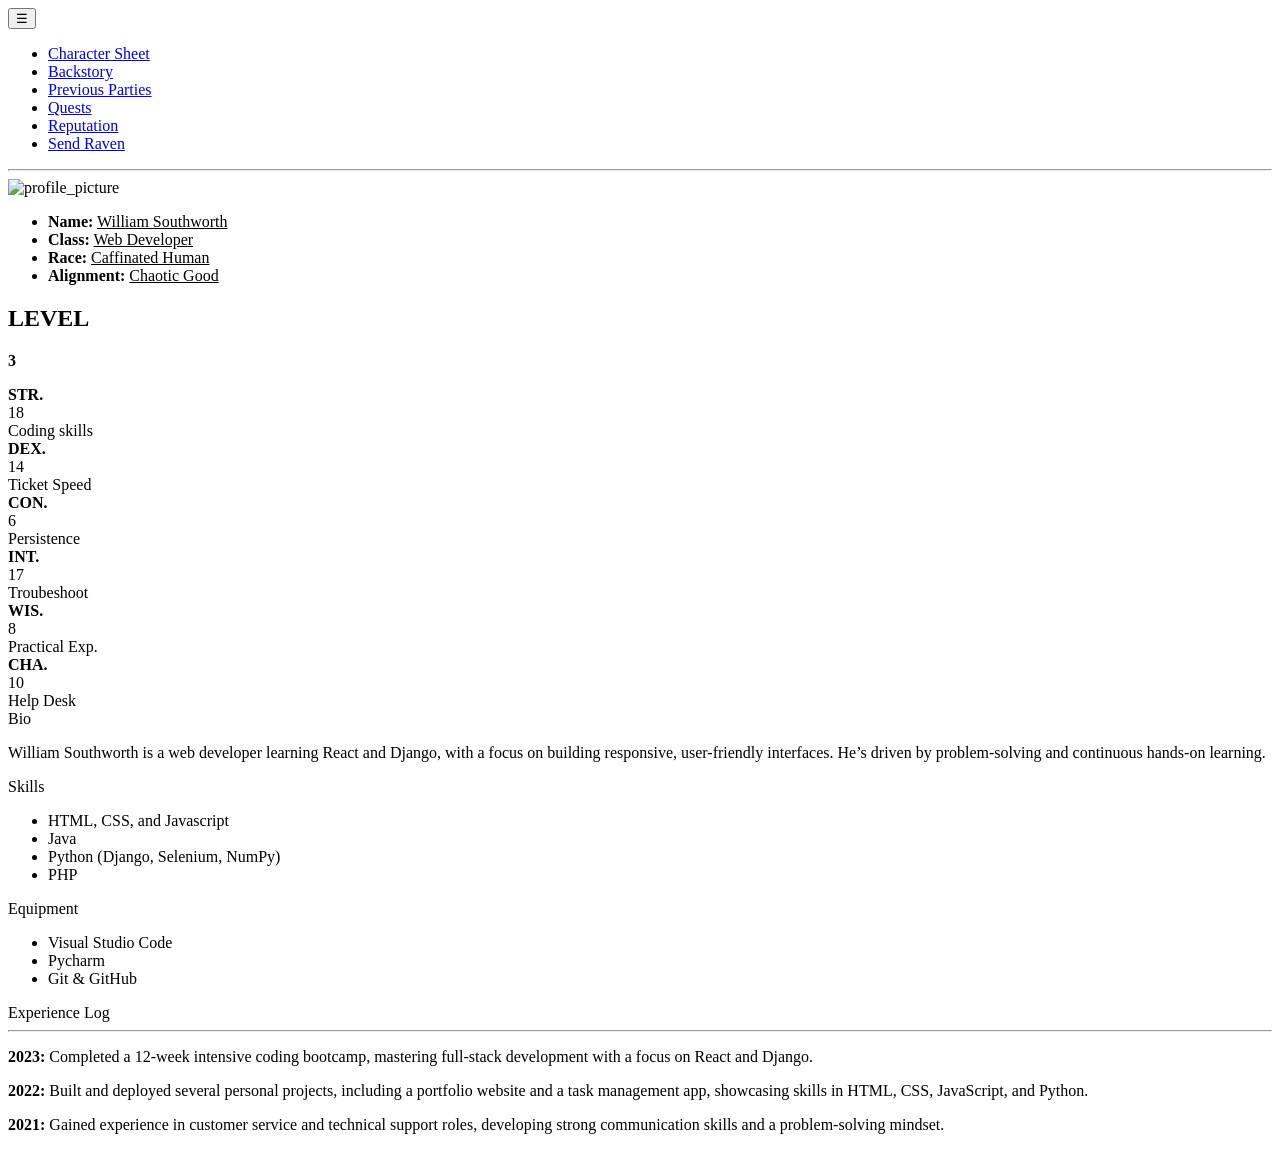
==== index.html @ f78156fa "Organized files" ====
<!DOCTYPE html>
<html lang="en">
<head>
    <meta charset="UTF-8">
    <meta name="viewport" content="width=device-width, initial-scale=1.0">
    <title>William Southworth | Dev Adventurer</title>
    <link rel="stylesheet" href="/PersonalProjects/DnDPortfolioWebsite/css/homepagestyles.css" />
</head>

<body>
    <div class="parchment_container">
        <nav class="nav_bar">
            <button class="hamburger" onclick="toggleMenu()">&#9776;</button> <!-- ☰ -->
            <ul id="nav_links">
                <li><a href="index.html">Character Sheet</a></li>
                <li><a href="backstory.html">Backstory</a></li>
                <li><a href="previousparties.html">Previous Parties</a></li>
                <li><a href="quests.html">Quests</a></li>
                <li><a href="reputation.html">Reputation</a></li>
                <li><a href="sendraven.html">Send Raven</a></li>
            </ul>
            <hr>
        </nav>
        
        <div class="pfp_container">
            <img src="/PersonalProjects/DnDPortfolioWebsite/images/lil_skelington.jpg" alt="profile_picture" class="char_pfp">
        </div>
        
        <div class="char_info_container">
            <ul class="char_info">
                <li><strong>Name:</strong> <u>William Southworth</u></li>
                <li><strong>Class:</strong> <u>Web Developer</u></li>
                <li><strong>Race:</strong> <u>Caffinated Human</u></li>
                <li><strong>Alignment:</strong> <u>Chaotic Good</u></li>
            </ul>
            <div class="char_level">
                <h2>LEVEL</h2>
                <p><strong>3</strong></p>
            </div>
        </div>

        <div class="char_stats">
            <div class="stat_box">
                <div class="stat_label"><strong>STR.</strong></div>
                <div class="stat_level">18</div>
                <div class="stat_description">Coding skills</div>
            </div>
            <div class="stat_box">
                <div class="stat_label"><strong>DEX.</strong></div>
                <div class="stat_level">14</div>
                <div class="stat_description">Ticket Speed</div>
            </div>
            <div class="stat_box">
                <div class="stat_label"><strong>CON.</strong></div>
                <div class="stat_level">6</div>
                <div class="stat_description">Persistence</div>
            </div>
            <div class="stat_box">
                <div class="stat_label"><strong>INT.</strong></div>
                <div class="stat_level">17</div>
                <div class="stat_description">Troubeshoot</div>
            </div>
            <div class="stat_box">
                <div class="stat_label"><strong>WIS.</strong></div>
                <div class="stat_level">8</div>
                <div class="stat_description">Practical Exp.</div>
            </div>
            <div class="stat_box">
                <div class="stat_label"><strong>CHA.</strong></div>
                <div class="stat_level">10</div>
                <div class="stat_description">Help Desk</div>
            </div>
        </div>

        <div class="char_bio">
            <div class="main_box_label">Bio</div>
            <div>
                <p>William Southworth is a web developer learning React and Django, with a focus on building responsive, user-friendly interfaces. 
                He’s driven by problem-solving and continuous hands-on learning.</p>
            </div>
        </div>

        <div class="char_skills">
            <div class="main_box_label">Skills</div>
            <ul>
                <li>HTML, CSS, and Javascript</li>
                <li>Java</li>
                <li>Python (Django, Selenium, NumPy)</li>
                <li>PHP</li>
            </ul>
        </div>

        <div class="char_equipment">
            <div class="main_box_label">Equipment</div>
            <ul>
                <li>Visual Studio Code</li>
                <li>Pycharm</li>
                <li>Git & GitHub</li>
            </ul>
        </div>

        <div class="char_explog">
            <div class="main_box_label">Experience Log</div>
            <div id="exp_log" class="char_log_box">
                <hr>
                <p><strong>2023:</strong> Completed a 12-week intensive coding bootcamp, mastering full-stack development with a focus on React and Django.</p>
                <p><strong>2022:</strong> Built and deployed several personal projects, including a portfolio website and a task management app, showcasing skills in HTML, CSS, JavaScript, and Python.</p>
                <p><strong>2021:</strong> Gained experience in customer service and technical support roles, developing strong communication skills and a problem-solving mindset.</p>
            </div>
        </div>

    </div>

<script src="/PersonalProjects/DnDPortfolioWebsite/js/homepagescripts.js"></script>
</body>
</html>
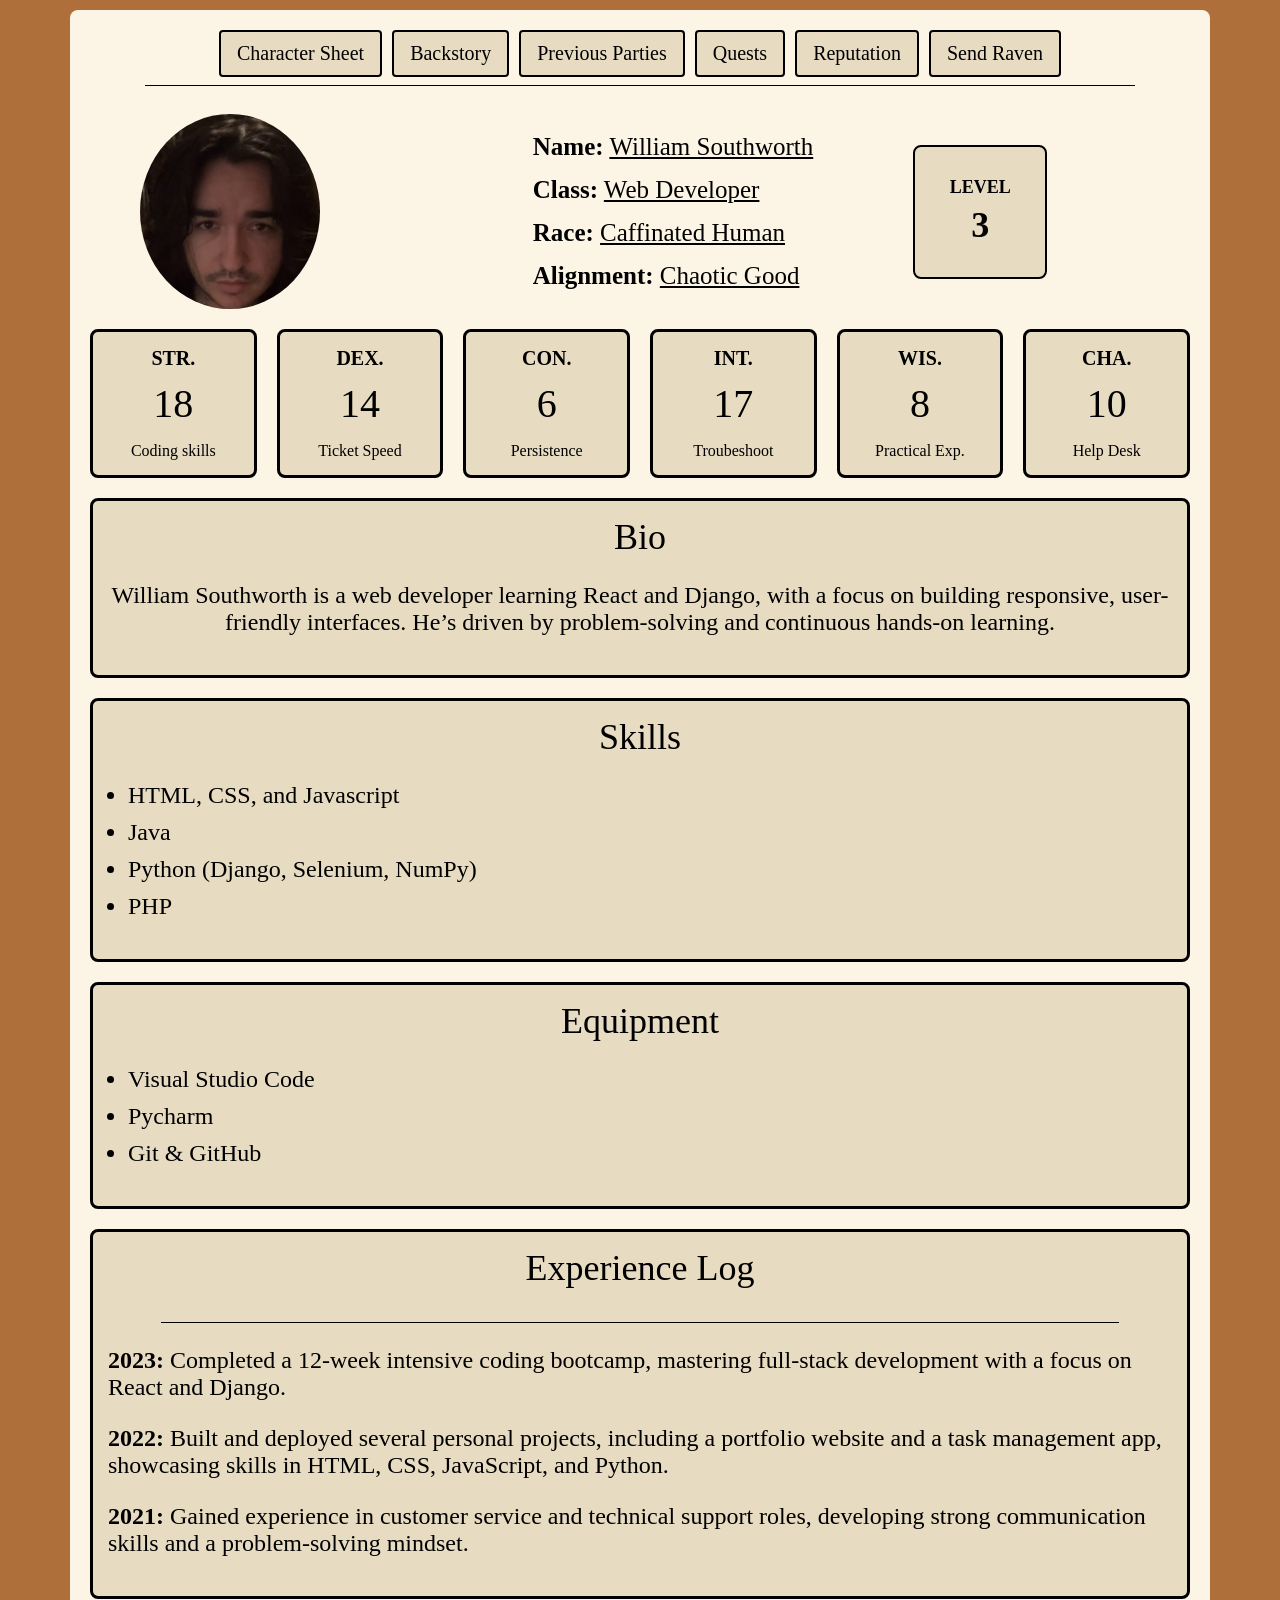
==== commit d444c594: "Added code for the other pages and consistent styling" ====
--- a/index.html
+++ b/index.html
@@ -3,8 +3,8 @@
 <head>
     <meta charset="UTF-8">
     <meta name="viewport" content="width=device-width, initial-scale=1.0">
-    <title>William Southworth | Dev Adventurer</title>
-    <link rel="stylesheet" href="/PersonalProjects/DnDPortfolioWebsite/css/homepagestyles.css" />
+    <title>Character Sheet | Dev Adventurer</title>
+    <link rel="stylesheet" href="css/homepage.css" />
 </head>
 
 <body>
@@ -23,7 +23,7 @@
         </nav>
         
         <div class="pfp_container">
-            <img src="/PersonalProjects/DnDPortfolioWebsite/images/lil_skelington.jpg" alt="profile_picture" class="char_pfp">
+            <img src="images/WSPFP.JPG" alt="profile_picture" class="char_pfp">
         </div>
         
         <div class="char_info_container">
@@ -111,6 +111,6 @@
 
     </div>
 
-<script src="/PersonalProjects/DnDPortfolioWebsite/js/homepagescripts.js"></script>
+    <script src="js/scripts.js"></script>
 </body>
 </html>
--- a/css/homepage.css
+++ b/css/homepage.css
@@ -0,0 +1,347 @@
+body {
+    background-color: #ae6f3b;
+    font-family: Georgia, serif;
+    margin: 0;
+    padding: 10px;
+}
+
+.parchment_container {
+    display: grid;
+    background-color: #FCF5E5;
+    grid-template-areas:
+        "nav_bar"
+        "pfp_container"
+        "char_info_container"
+        "char_stats"
+        "char_bio"
+        "char_skills"
+        "char_equipment"
+        "char_explog";
+    gap: 20px;
+    padding: 20px;
+    min-height: 100vh;
+    max-width: 1100px;
+    margin: 0 auto;
+    border-radius: 8px;
+}
+
+/* NAV */
+.nav_bar {
+    grid-area: nav_bar;
+    text-align: center;
+}
+
+.nav_bar ul {
+    display: flex;
+    flex-direction: column;
+    list-style: none;
+    padding: 0;
+    margin: 0;
+    gap: 8px;
+}
+
+.nav_bar ul li {
+    list-style: none;
+}
+
+.nav_bar ul a,
+.nav_bar ul a:visited,
+.nav_bar ul a:active {
+    display: flex;
+    align-items: center;
+    justify-content: center;
+    width: 100%;
+    min-height: 40px;
+    padding: 10px 16px;
+    box-sizing: border-box;
+    background-color: #e7dbc2;
+    border: 2px solid black;
+    border-radius: 4px;
+    font-family: inherit;
+    font-size: 20px;
+    color: black;
+    text-decoration: none;
+    cursor: pointer;
+}
+
+.nav_bar ul a:hover {
+    background-color: #d6c5a3;
+}
+
+#nav_links {
+    display: none;
+    flex-direction: column;
+}
+
+#nav_links.show {
+    display: flex;
+}
+
+.hamburger {
+    display: block;
+    background: none;
+    font-size: 28px;
+    border: none;
+    cursor: pointer;
+    margin: 0 auto 1rem;
+    padding: 10px 20px;
+    width: 100%;
+}
+
+hr {
+    width: 90%;
+    height: 1px;
+    background-color: black;
+    border: none;
+}
+
+/* PROFILE */
+.pfp_container {
+    grid-area: pfp_container;
+    display: flex;
+    justify-content: center;
+    align-items: center;
+}
+
+.char_pfp {
+    width: 100%;
+    max-width: 180px;
+    height: auto;
+    border-radius: 50%;
+}
+
+/* INFO */
+.char_info_container {
+    grid-area: char_info_container;
+    display: flex;
+    flex-direction: column;
+    align-items: center;
+    width: 100%;
+    gap: 12px;
+}
+
+.char_info {
+    display: flex;
+    flex-direction: column;
+    list-style: none;
+    padding: 0;
+    margin: 0;
+    gap: 8px;
+    text-align: center;
+}
+
+/* LEVEL */
+.char_level {
+    margin-top: 15px;
+    width: 100px;
+    height: 100px;
+    background-color: #e7dbc2;
+    border: 2px solid black;
+    border-radius: 8px;
+    display: flex;
+    flex-direction: column;
+    justify-content: center;
+    align-items: center;
+    flex-shrink: 0;
+}
+
+.char_level h2 {
+    margin: 0;
+    font-size: 14px;
+}
+
+.char_level p {
+    margin: 6px 0 0;
+    font-size: 28px;
+}
+
+/* STATS */
+.char_stats {
+    grid-area: char_stats;
+    display: grid;
+    grid-template-columns: repeat(2, minmax(140px, 1fr));
+    gap: 12px;
+    width: 100%;
+}
+
+.stat_box {
+    border: 3px solid black;
+    border-radius: 8px;
+    background-color: #e7dbc2;
+    text-align: center;
+    padding: 15px 10px;
+    min-height: 140px;
+    box-sizing: border-box;
+}
+
+.stat_label {
+    font-size: 20px;
+}
+
+.stat_level {
+    margin-top: 10px;
+    font-size: 40px;
+}
+
+.stat_description {
+    margin-top: 15px;
+}
+
+/* CONTENT BOXES */
+.char_bio,
+.char_skills,
+.char_equipment,
+.char_explog {
+    background-color: #e7dbc2;
+    border: 3px solid black;
+    border-radius: 8px;
+    padding: 15px;
+    box-sizing: border-box;
+    width: 100%;
+}
+
+.char_bio {
+    grid-area: char_bio;
+    text-align: center;
+}
+
+.char_skills {
+    grid-area: char_skills;
+}
+
+.char_equipment {
+    grid-area: char_equipment;
+}
+
+.char_explog {
+    grid-area: char_explog;
+}
+
+.char_skills ul,
+.char_equipment ul {
+    display: flex;
+    flex-direction: column;
+    gap: 10px;
+    padding-left: 20px;
+}
+
+.main_box_label {
+    text-align: center;
+    font-size: 30px;
+    margin-bottom: 15px;
+}
+
+.char_log_box {
+    padding-top: 10px;
+}
+
+#exp_form_container {
+    margin-top: 10px;
+    padding: 10px;
+    background-color: #e7dbc2;
+}
+
+/* TABLET + DESKTOP */
+@media (min-width: 768px) {
+    .parchment_container {
+        grid-template-columns: minmax(220px, 280px) minmax(320px, 1fr);
+        grid-template-areas:
+            "nav_bar nav_bar"
+            "pfp_container char_info_container"
+            "char_stats char_stats"
+            "char_bio char_bio"
+            "char_skills char_skills"
+            "char_equipment char_equipment"
+            "char_explog char_explog";
+    }
+
+    .hamburger {
+        display: none;
+    }
+
+    #nav_links {
+        display: flex;
+        flex-direction: row;
+        justify-content: center;
+        flex-wrap: wrap;
+        gap: 10px;
+    }
+
+    .nav_bar ul {
+        flex-direction: row;
+        justify-content: center;
+        flex-wrap: wrap;
+    }
+
+    .nav_bar ul li {
+        flex: 0 1 auto;
+    }
+
+    .nav_bar ul a {
+        width: auto;
+    }
+
+    .char_info_container {
+        flex-direction: row;
+        justify-content: center;
+        align-items: center;
+        gap: 100px;
+    }
+
+    .char_info {
+        text-align: left;
+        gap: 15px;
+    }
+
+    .char_info_container li {
+        font-size: 25px;
+    }
+
+    .char_level {
+        margin-top: 0;
+        height: 130px;
+        width: 130px;
+    }
+
+    .char_level h2 {
+        font-size: 18px;
+    }
+
+    .char_level p {
+        font-size: 36px;
+    }
+
+    .char_stats {
+        grid-template-columns: repeat(3, minmax(160px, 1fr));
+        gap: 16px;
+    }
+
+    .main_box_label {
+        font-size: 36px;
+    }
+
+    .char_bio p {
+        font-size: 24px;
+    }
+
+    .char_skills ul,
+    .char_equipment ul,
+    .char_explog p {
+        font-size: 24px;
+    }
+}
+
+/* LARGE DESKTOP */
+@media (min-width: 1024px) {
+    .char_stats {
+        grid-template-columns: repeat(3, minmax(180px, 1fr));
+        gap: 20px;
+    }
+}
+
+/* WIDE */
+@media (min-width: 1280px) {
+    .char_stats {
+        grid-template-columns: repeat(6, minmax(120px, 1fr));
+    }
+}
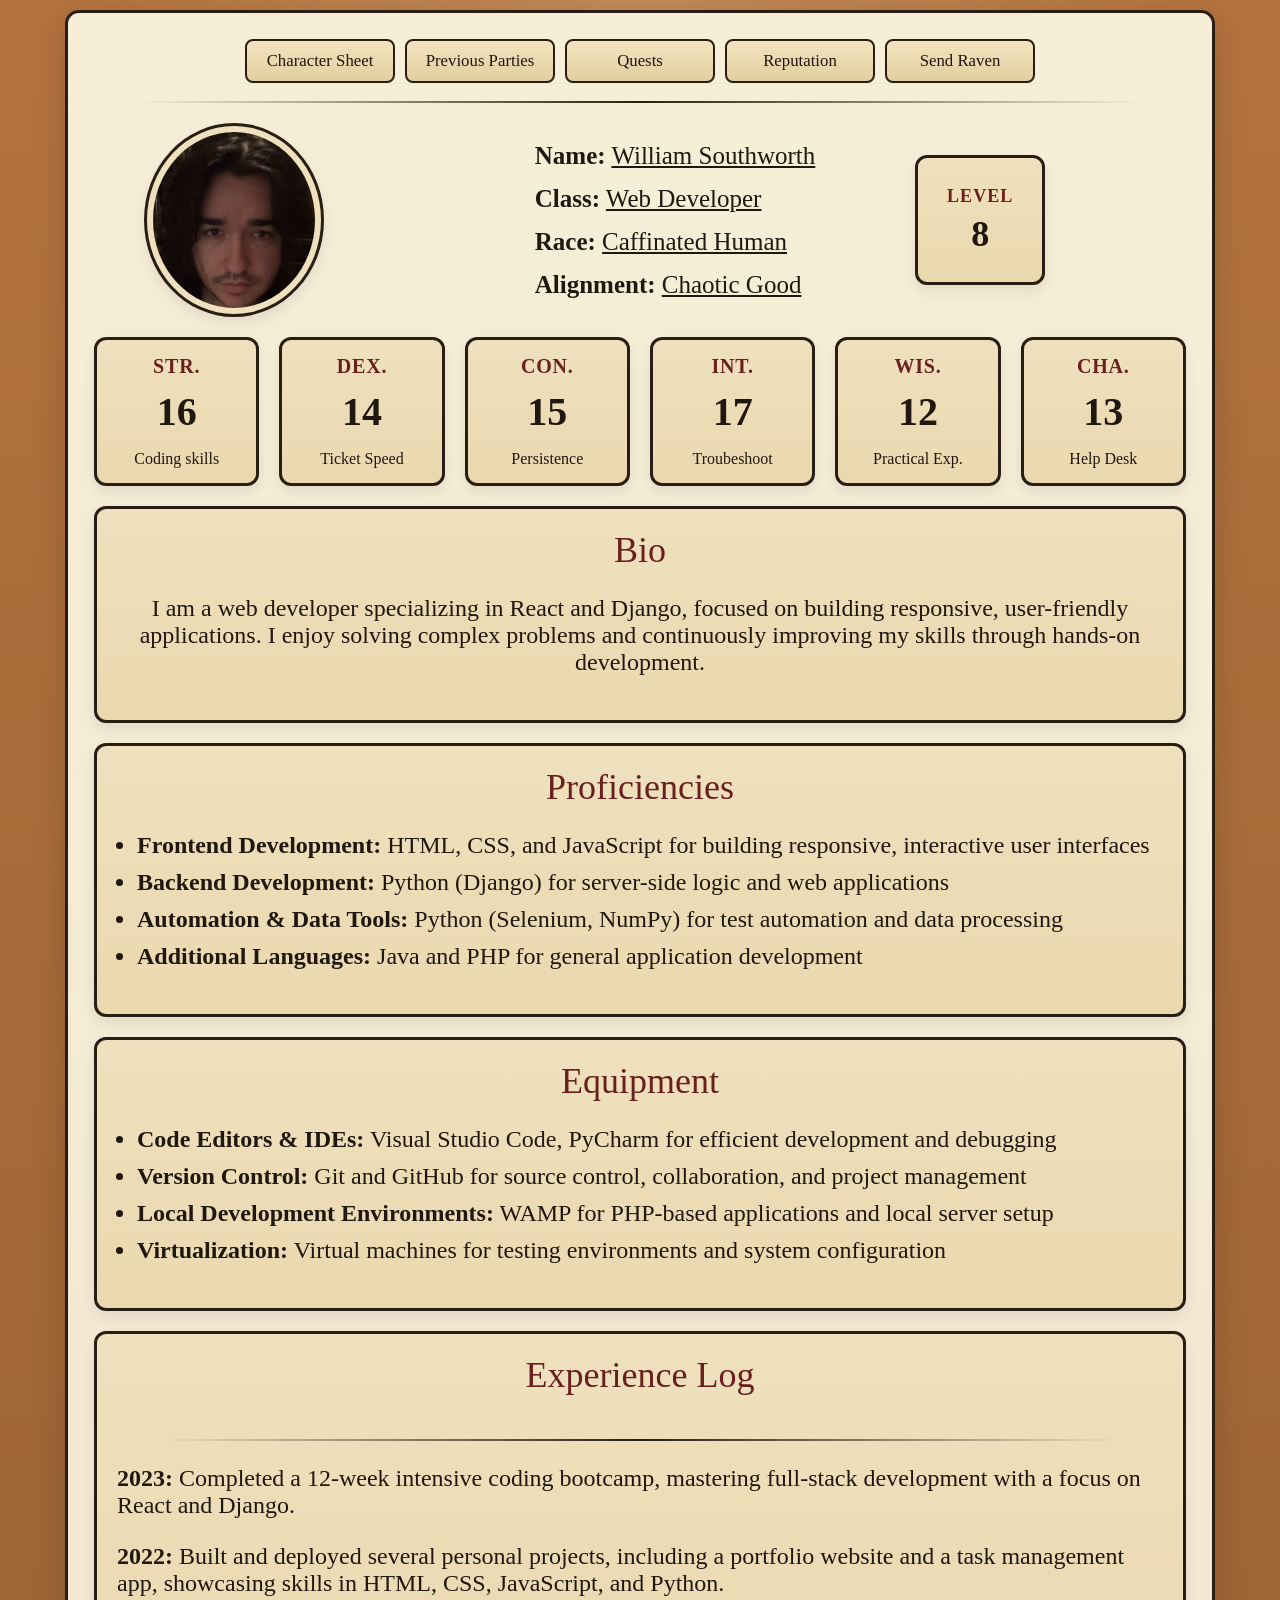
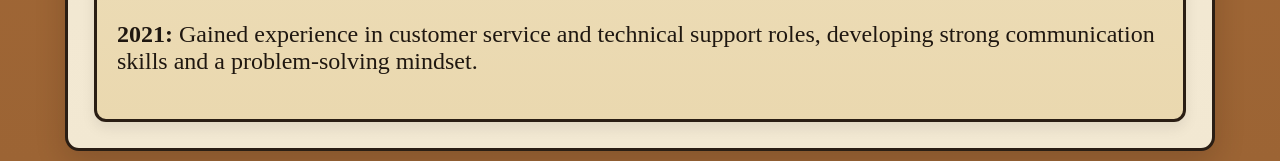
==== commit d5df6e69: "Updated Send Raven page, prevoius parties, added webicon, and edited styling accross everything" ====
--- a/index.html
+++ b/index.html
@@ -5,6 +5,7 @@
     <meta name="viewport" content="width=device-width, initial-scale=1.0">
     <title>Character Sheet | Dev Adventurer</title>
     <link rel="stylesheet" href="css/homepage.css" />
+    <link rel="icon" type="image/x-icon" href="/PersonalProjects/DnDPortfolioWebsite/images/ravenwebicon.png">
 </head>
 
 <body>
@@ -13,7 +14,6 @@
             <button class="hamburger" onclick="toggleMenu()">&#9776;</button> <!-- ☰ -->
             <ul id="nav_links">
                 <li><a href="index.html">Character Sheet</a></li>
-                <li><a href="backstory.html">Backstory</a></li>
                 <li><a href="previousparties.html">Previous Parties</a></li>
                 <li><a href="quests.html">Quests</a></li>
                 <li><a href="reputation.html">Reputation</a></li>
@@ -35,14 +35,14 @@
             </ul>
             <div class="char_level">
                 <h2>LEVEL</h2>
-                <p><strong>3</strong></p>
+                <p><strong>8</strong></p>
             </div>
         </div>
 
         <div class="char_stats">
             <div class="stat_box">
                 <div class="stat_label"><strong>STR.</strong></div>
-                <div class="stat_level">18</div>
+                <div class="stat_level">16</div>
                 <div class="stat_description">Coding skills</div>
             </div>
             <div class="stat_box">
@@ -52,7 +52,7 @@
             </div>
             <div class="stat_box">
                 <div class="stat_label"><strong>CON.</strong></div>
-                <div class="stat_level">6</div>
+                <div class="stat_level">15</div>
                 <div class="stat_description">Persistence</div>
             </div>
             <div class="stat_box">
@@ -62,12 +62,12 @@
             </div>
             <div class="stat_box">
                 <div class="stat_label"><strong>WIS.</strong></div>
-                <div class="stat_level">8</div>
+                <div class="stat_level">12</div>
                 <div class="stat_description">Practical Exp.</div>
             </div>
             <div class="stat_box">
                 <div class="stat_label"><strong>CHA.</strong></div>
-                <div class="stat_level">10</div>
+                <div class="stat_level">13</div>
                 <div class="stat_description">Help Desk</div>
             </div>
         </div>
@@ -75,27 +75,44 @@
         <div class="char_bio">
             <div class="main_box_label">Bio</div>
             <div>
-                <p>William Southworth is a web developer learning React and Django, with a focus on building responsive, user-friendly interfaces. 
-                He’s driven by problem-solving and continuous hands-on learning.</p>
+                <p>I am a web developer specializing in React and Django, focused on building responsive, user-friendly applications. 
+                    I enjoy solving complex problems and continuously improving my skills through hands-on development.</p>
             </div>
         </div>
 
-        <div class="char_skills">
-            <div class="main_box_label">Skills</div>
+        <div class="char_proficiencies">
+            <div class="main_box_label">Proficiencies</div>
             <ul>
-                <li>HTML, CSS, and Javascript</li>
-                <li>Java</li>
-                <li>Python (Django, Selenium, NumPy)</li>
-                <li>PHP</li>
+                <li>
+                    <strong>Frontend Development:</strong> HTML, CSS, and JavaScript for building responsive, interactive user interfaces
+                </li>
+                <li>
+                    <strong>Backend Development:</strong> Python (Django) for server-side logic and web applications
+                </li>
+                <li>
+                    <strong>Automation & Data Tools:</strong> Python (Selenium, NumPy) for test automation and data processing
+                </li>
+                <li>
+                    <strong>Additional Languages:</strong> Java and PHP for general application development
+                </li>
             </ul>
         </div>
 
         <div class="char_equipment">
             <div class="main_box_label">Equipment</div>
             <ul>
-                <li>Visual Studio Code</li>
-                <li>Pycharm</li>
-                <li>Git & GitHub</li>
+                <li>
+                    <strong>Code Editors & IDEs:</strong> Visual Studio Code, PyCharm for efficient development and debugging
+                </li>
+                <li>
+                    <strong>Version Control:</strong> Git and GitHub for source control, collaboration, and project management
+                </li>
+                <li>
+                    <strong>Local Development Environments:</strong> WAMP for PHP-based applications and local server setup
+                </li>
+                <li>
+                    <strong>Virtualization:</strong> Virtual machines for testing environments and system configuration
+                </li>
             </ul>
         </div>
 
--- a/css/homepage.css
+++ b/css/homepage.css
@@ -1,101 +1,128 @@
+:root {
+    --bg-brown: #9c6434;
+    --parchment: #f7edd6;
+    --parchment-dark: #e4d2aa;
+    --panel: #efe1be;
+    --panel-deep: #dcc391;
+    --ink: #1f1710;
+    --accent: #6a1f1f;
+    --accent-gold: #9b6b1f;
+    --border: #2a1e14;
+    --shadow: rgba(26, 16, 9, 0.18);
+}
+
+* {
+    box-sizing: border-box;
+}
+
 body {
-    background-color: #ae6f3b;
+    margin: 0;
+    padding: 10px;
+    background:
+        radial-gradient(circle at top, rgba(255, 244, 210, 0.18), transparent 30%),
+        linear-gradient(to bottom, #b3733f, var(--bg-brown));
     font-family: Georgia, serif;
-    margin: 0;
-    padding: 10px;
+    color: var(--ink);
 }
 
 .parchment_container {
     display: grid;
-    background-color: #FCF5E5;
+    width: min(1150px, 100%);
+    margin: 0 auto;
+    min-height: 100vh;
+    padding: 18px;
+    gap: 20px;
     grid-template-areas:
         "nav_bar"
         "pfp_container"
         "char_info_container"
         "char_stats"
         "char_bio"
-        "char_skills"
+        "char_proficiencies"
         "char_equipment"
         "char_explog";
-    gap: 20px;
-    padding: 20px;
-    min-height: 100vh;
-    max-width: 1100px;
-    margin: 0 auto;
-    border-radius: 8px;
-}
-
-/* NAV */
+    background:
+        linear-gradient(rgba(255, 255, 255, 0.05), rgba(0, 0, 0, 0.02)),
+        var(--parchment);
+    border: 3px solid var(--border);
+    border-radius: 14px;
+    box-shadow: 0 10px 30px var(--shadow);
+}
+
 .nav_bar {
     grid-area: nav_bar;
     text-align: center;
 }
 
-.nav_bar ul {
-    display: flex;
-    flex-direction: column;
+.hamburger {
+    display: block;
+    width: 100%;
+    margin: 0 auto 1rem;
+    padding: 12px 16px;
+    border: 2px solid var(--border);
+    border-radius: 8px;
+    background: var(--panel);
+    font-size: 28px;
+    font-family: inherit;
+    color: var(--ink);
+    cursor: pointer;
+}
+
+#nav_links {
+    display: none;
     list-style: none;
     padding: 0;
     margin: 0;
     gap: 8px;
+    flex-direction: column;
+}
+
+#nav_links.show {
+    display: flex;
 }
 
 .nav_bar ul li {
+    margin: 0;
+    padding: 0;
     list-style: none;
 }
 
 .nav_bar ul a,
 .nav_bar ul a:visited,
-.nav_bar ul a:active {
+.nav_bar ul a:active,
+.nav_bar ul a:hover,
+.nav_bar ul a:focus {
     display: flex;
     align-items: center;
     justify-content: center;
     width: 100%;
-    min-height: 40px;
+    min-height: 44px;
     padding: 10px 16px;
-    box-sizing: border-box;
-    background-color: #e7dbc2;
-    border: 2px solid black;
-    border-radius: 4px;
-    font-family: inherit;
-    font-size: 20px;
-    color: black;
+    background: linear-gradient(to bottom, #f3e4bf, #e2cea0);
+    border: 2px solid var(--border);
+    border-radius: 8px;
     text-decoration: none;
-    cursor: pointer;
-}
-
-.nav_bar ul a:hover {
-    background-color: #d6c5a3;
-}
-
-#nav_links {
-    display: none;
-    flex-direction: column;
-}
-
-#nav_links.show {
-    display: flex;
-}
-
-.hamburger {
-    display: block;
-    background: none;
-    font-size: 28px;
+    color: var(--ink);
+    font-size: 1.05rem;
+    line-height: 1.2;
+    transition: transform 0.15s ease, box-shadow 0.15s ease, background 0.15s ease;
+}
+
+.nav_bar ul a:hover,
+.nav_bar ul a:focus {
+    transform: translateY(-1px);
+    box-shadow: 0 4px 10px rgba(0, 0, 0, 0.12);
+    background: linear-gradient(to bottom, #f7e9c7, #e7d5ab);
+}
+
+hr {
+    width: 92%;
+    margin: 18px auto 0;
     border: none;
-    cursor: pointer;
-    margin: 0 auto 1rem;
-    padding: 10px 20px;
-    width: 100%;
-}
-
-hr {
-    width: 90%;
-    height: 1px;
-    background-color: black;
-    border: none;
-}
-
-/* PROFILE */
+    height: 2px;
+    background: linear-gradient(to right, transparent, var(--border), transparent);
+}
+
 .pfp_container {
     grid-area: pfp_container;
     display: flex;
@@ -108,9 +135,12 @@
     max-width: 180px;
     height: auto;
     border-radius: 50%;
-}
-
-/* INFO */
+    border: 3px solid var(--border);
+    background: var(--panel);
+    padding: 6px;
+    box-shadow: 0 6px 14px rgba(0, 0, 0, 0.08);
+}
+
 .char_info_container {
     grid-area: char_info_container;
     display: flex;
@@ -130,32 +160,35 @@
     text-align: center;
 }
 
-/* LEVEL */
 .char_level {
     margin-top: 15px;
     width: 100px;
     height: 100px;
-    background-color: #e7dbc2;
-    border: 2px solid black;
-    border-radius: 8px;
+    background: linear-gradient(to bottom, var(--panel), #ead8af);
+    border: 3px solid var(--border);
+    border-radius: 12px;
     display: flex;
     flex-direction: column;
     justify-content: center;
     align-items: center;
     flex-shrink: 0;
+    box-shadow: 0 6px 14px rgba(0, 0, 0, 0.08);
 }
 
 .char_level h2 {
     margin: 0;
     font-size: 14px;
+    color: var(--accent);
+    letter-spacing: 0.06em;
+    text-transform: uppercase;
 }
 
 .char_level p {
     margin: 6px 0 0;
     font-size: 28px;
-}
-
-/* STATS */
+    font-weight: bold;
+}
+
 .char_stats {
     grid-area: char_stats;
     display: grid;
@@ -165,39 +198,44 @@
 }
 
 .stat_box {
-    border: 3px solid black;
-    border-radius: 8px;
-    background-color: #e7dbc2;
+    border: 3px solid var(--border);
+    border-radius: 12px;
+    background: linear-gradient(to bottom, var(--panel), #ead8af);
     text-align: center;
     padding: 15px 10px;
     min-height: 140px;
     box-sizing: border-box;
+    box-shadow: 0 6px 14px rgba(0, 0, 0, 0.08);
 }
 
 .stat_label {
     font-size: 20px;
+    color: var(--accent);
+    text-transform: uppercase;
+    letter-spacing: 0.04em;
 }
 
 .stat_level {
     margin-top: 10px;
     font-size: 40px;
+    font-weight: bold;
 }
 
 .stat_description {
     margin-top: 15px;
 }
 
-/* CONTENT BOXES */
 .char_bio,
-.char_skills,
+.char_proficiencies,
 .char_equipment,
 .char_explog {
-    background-color: #e7dbc2;
-    border: 3px solid black;
-    border-radius: 8px;
-    padding: 15px;
+    width: 100%;
+    padding: 20px;
     box-sizing: border-box;
-    width: 100%;
+    background: linear-gradient(to bottom, var(--panel), #ead8af);
+    border: 3px solid var(--border);
+    border-radius: 12px;
+    box-shadow: 0 6px 14px rgba(0, 0, 0, 0.08);
 }
 
 .char_bio {
@@ -205,8 +243,8 @@
     text-align: center;
 }
 
-.char_skills {
-    grid-area: char_skills;
+.char_proficiencies {
+    grid-area: char_proficiencies;
 }
 
 .char_equipment {
@@ -217,7 +255,7 @@
     grid-area: char_explog;
 }
 
-.char_skills ul,
+.char_proficiencies ul,
 .char_equipment ul {
     display: flex;
     flex-direction: column;
@@ -229,6 +267,7 @@
     text-align: center;
     font-size: 30px;
     margin-bottom: 15px;
+    color: var(--accent);
 }
 
 .char_log_box {
@@ -238,19 +277,21 @@
 #exp_form_container {
     margin-top: 10px;
     padding: 10px;
-    background-color: #e7dbc2;
-}
-
-/* TABLET + DESKTOP */
+    background: rgba(255, 248, 229, 0.55);
+    border: 2px solid rgba(42, 30, 20, 0.4);
+    border-radius: 10px;
+}
+
 @media (min-width: 768px) {
     .parchment_container {
+        padding: 22px;
         grid-template-columns: minmax(220px, 280px) minmax(320px, 1fr);
         grid-template-areas:
             "nav_bar nav_bar"
             "pfp_container char_info_container"
             "char_stats char_stats"
             "char_bio char_bio"
-            "char_skills char_skills"
+            "char_proficiencies char_proficiencies"
             "char_equipment char_equipment"
             "char_explog char_explog";
     }
@@ -267,18 +308,13 @@
         gap: 10px;
     }
 
-    .nav_bar ul {
-        flex-direction: row;
-        justify-content: center;
-        flex-wrap: wrap;
-    }
-
-    .nav_bar ul li {
-        flex: 0 1 auto;
-    }
-
-    .nav_bar ul a {
+    .nav_bar ul a,
+    .nav_bar ul a:visited,
+    .nav_bar ul a:active,
+    .nav_bar ul a:hover,
+    .nav_bar ul a:focus {
         width: auto;
+        min-width: 150px;
     }
 
     .char_info_container {
@@ -324,22 +360,24 @@
         font-size: 24px;
     }
 
-    .char_skills ul,
+    .char_proficiencies ul,
     .char_equipment ul,
     .char_explog p {
         font-size: 24px;
     }
 }
 
-/* LARGE DESKTOP */
 @media (min-width: 1024px) {
+    .parchment_container {
+        padding: 26px;
+    }
+
     .char_stats {
         grid-template-columns: repeat(3, minmax(180px, 1fr));
         gap: 20px;
     }
 }
 
-/* WIDE */
 @media (min-width: 1280px) {
     .char_stats {
         grid-template-columns: repeat(6, minmax(120px, 1fr));
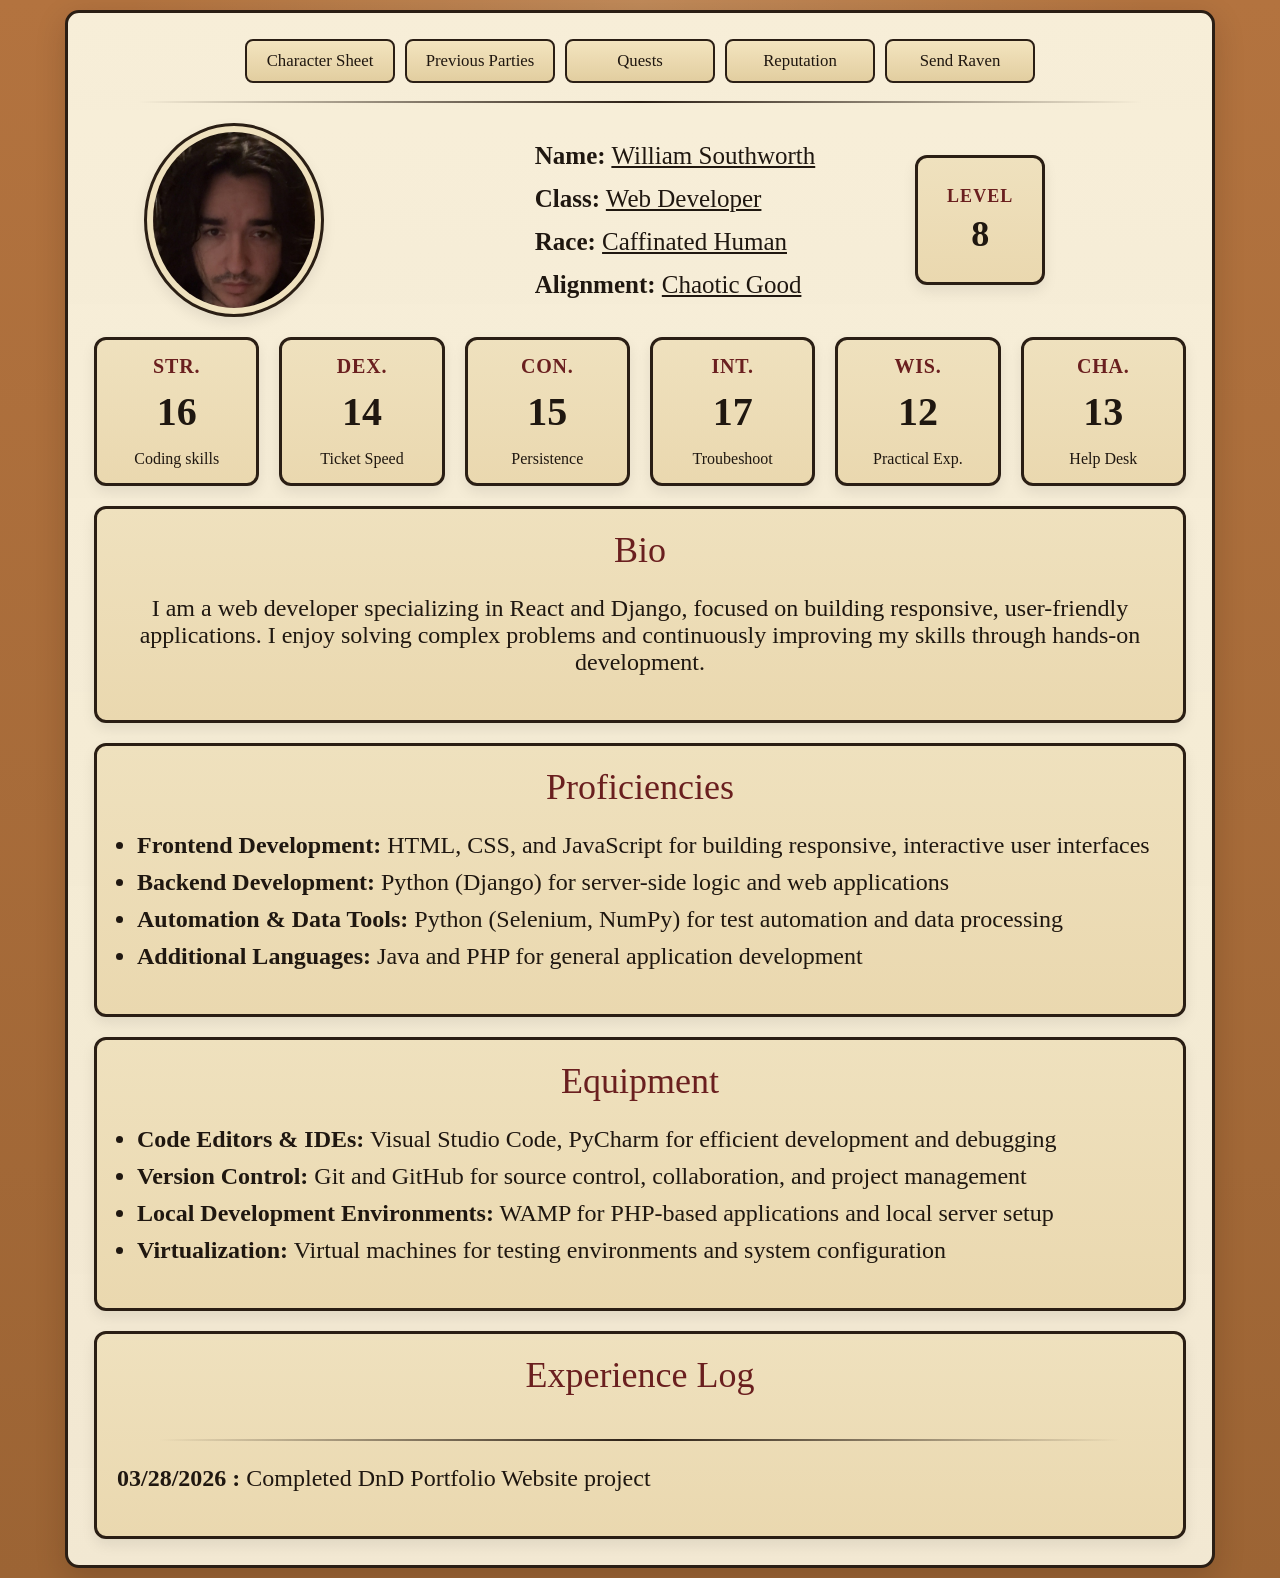
==== commit a6101fa9: "Edited README, updated wording, connected links to hrefs" ====
--- a/index.html
+++ b/index.html
@@ -120,9 +120,7 @@
             <div class="main_box_label">Experience Log</div>
             <div id="exp_log" class="char_log_box">
                 <hr>
-                <p><strong>2023:</strong> Completed a 12-week intensive coding bootcamp, mastering full-stack development with a focus on React and Django.</p>
-                <p><strong>2022:</strong> Built and deployed several personal projects, including a portfolio website and a task management app, showcasing skills in HTML, CSS, JavaScript, and Python.</p>
-                <p><strong>2021:</strong> Gained experience in customer service and technical support roles, developing strong communication skills and a problem-solving mindset.</p>
+                <p><strong>03/28/2026 :</strong> Completed DnD Portfolio Website project</p>
             </div>
         </div>
 
